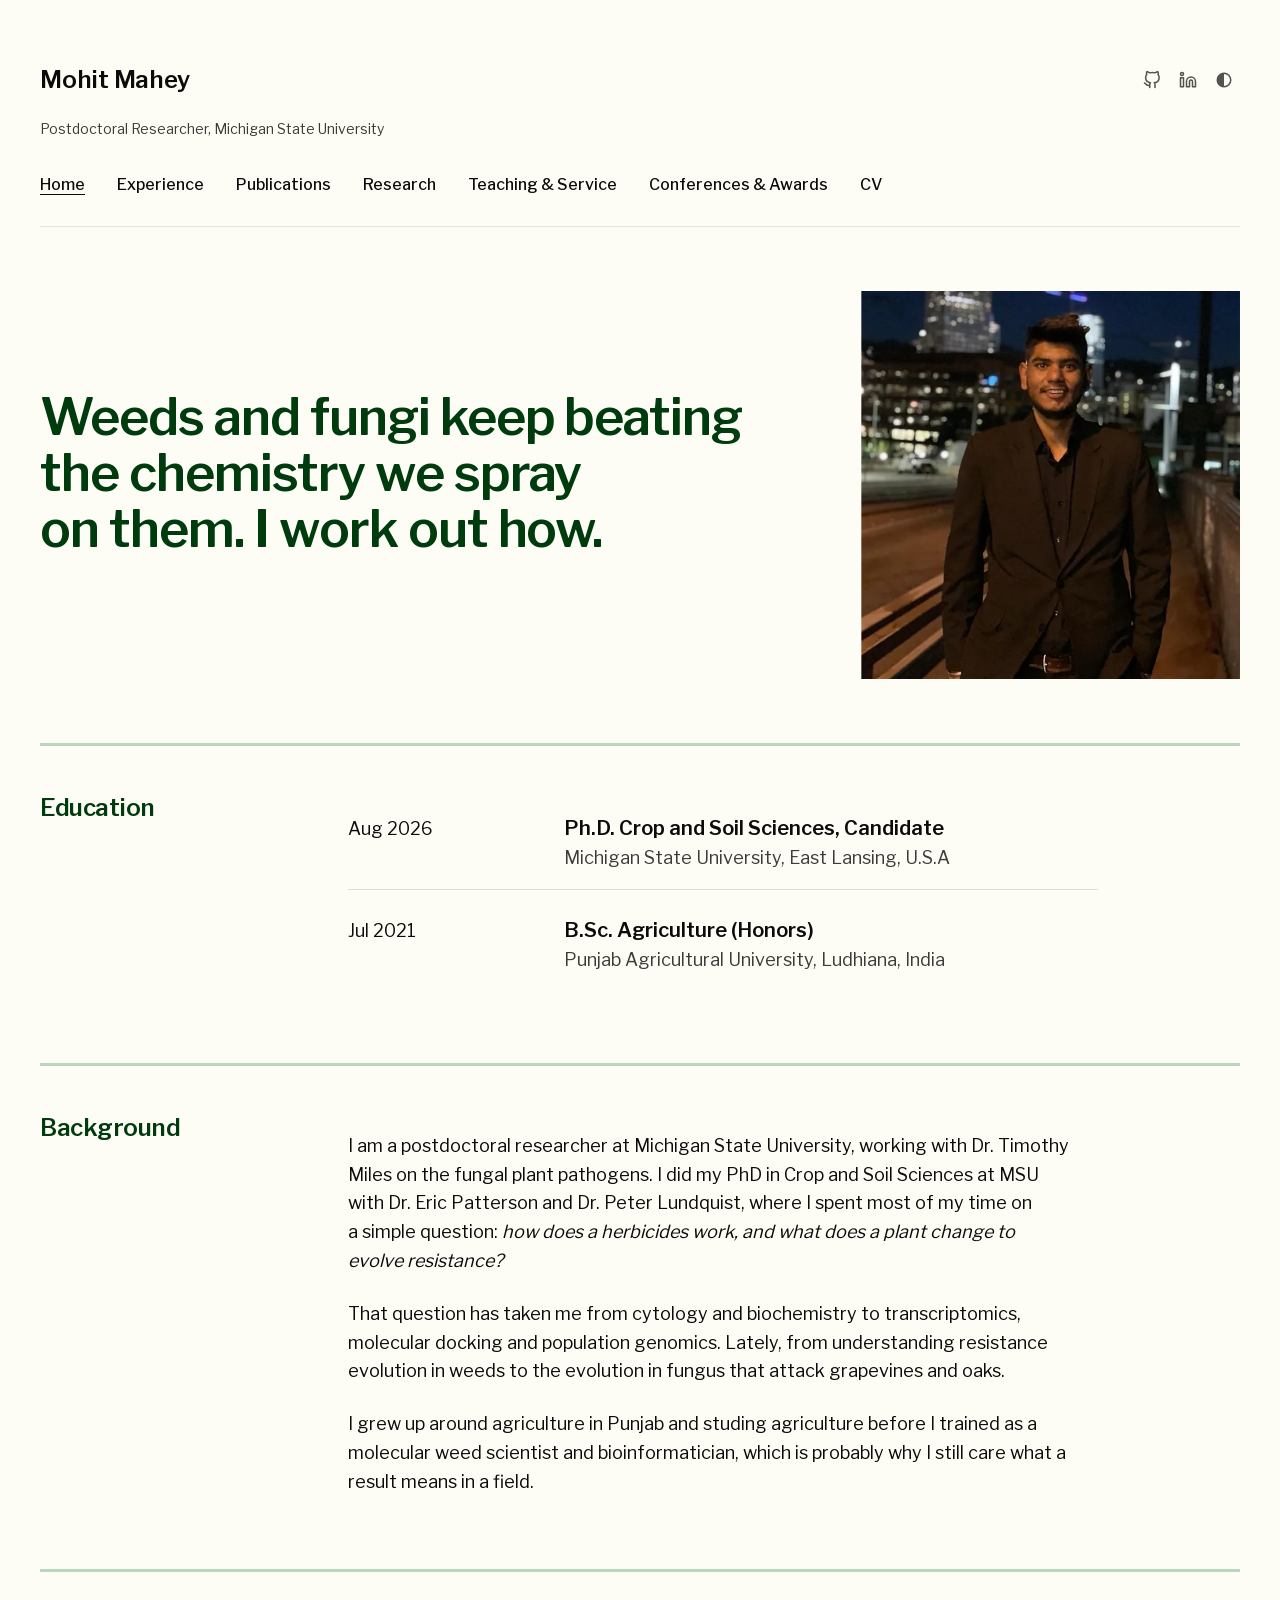
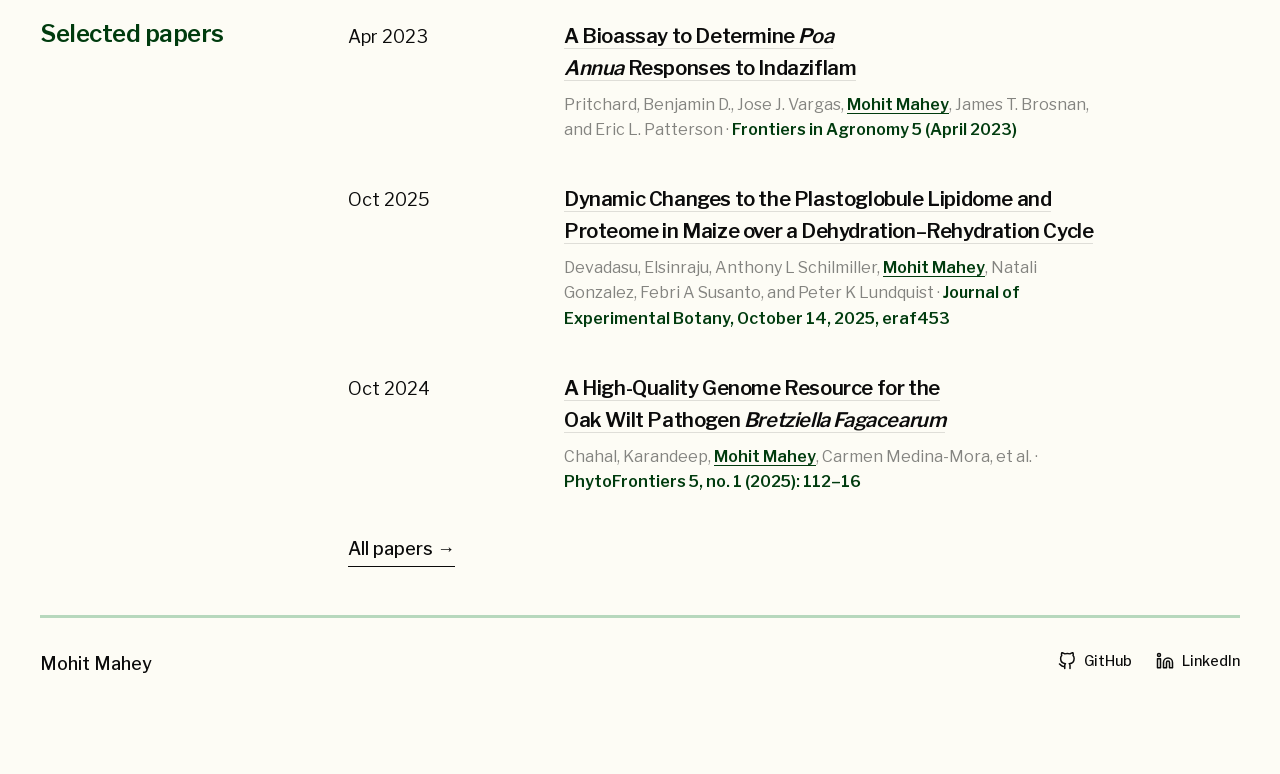
==== index.html @ 63de59f8 "Initial commit" ====
<!DOCTYPE html>
<html lang="en">
<head>
<meta charset="utf-8">
<meta name="viewport" content="width=device-width, initial-scale=1, viewport-fit=cover">
<title>Mohit Mahey</title>
<meta name="description" content="Plant genomics, herbicide and fungicide resistance, and the bioinformatics of how pests adapt to the chemistries we use against them.">
<link rel="canonical" href="https://mohitmahey.github.io/">

<meta property="og:type" content="profile">
<meta property="og:site_name" content="Mohit Mahey">
<meta property="og:title" content="Mohit Mahey — Postdoctoral Researcher, Michigan State University">
<meta property="og:description" content="Plant genomics, herbicide and fungicide resistance, and the bioinformatics of how pests adapt to the chemistries we use against them.">
<meta property="og:url" content="https://mohitmahey.github.io/">
<meta property="og:image" content="https://mohitmahey.github.io/static/headshot.jpg">
<meta property="og:image:width" content="670">
<meta property="og:image:height" content="687">
<meta property="og:image:alt" content="Mohit Mahey">
<meta name="twitter:card" content="summary">

<meta name="theme-color" content="#fdfdf7" media="(prefers-color-scheme: light)">
<meta name="theme-color" content="#181a18" media="(prefers-color-scheme: dark)">
<link rel="icon" href="/static/favicon.svg" type="image/svg+xml">

<link rel="preload" href="/static/fonts/LibreFranklin-400-600-normal-latin.woff2" as="font" type="font/woff2" crossorigin>
<link rel="stylesheet" href="/static/fonts.css">
<link rel="stylesheet" href="/static/style.css">
<script>
  // Storage throws outright when a reader blocks cookies or browses privately.
  // Losing the saved choice is survivable; losing the rest of the script is not.
  try {
    var saved = localStorage.getItem('theme');
    if (saved === 'dark' || (!saved && window.matchMedia('(prefers-color-scheme: dark)').matches)) {
      document.documentElement.setAttribute('data-theme', 'dark');
    } else if (saved === 'light') {
      document.documentElement.setAttribute('data-theme', 'light');
    }
  } catch (e) {}
</script>
<noscript><style>.theme-toggle { display: none; }</style></noscript>
</head>
<body>
<a href="#main" class="skip-link">Skip to main content</a>
<div class="container">

  <header class="site-header">
    <div class="brand-row">
      <p class="brand-name"><a href="/">Mohit Mahey</a></p>
      <div class="utility">
        <a href="https://github.com/mohitmahey" target="_blank" rel="noopener noreferrer" title="GitHub">
          <svg viewBox="0 0 24 24" width="18" height="18" stroke="currentColor" stroke-width="2" fill="none" stroke-linecap="round" stroke-linejoin="round" class="icon" aria-hidden="true"><path d="M9 19c-5 1.5-5-2.5-7-3m14 6v-3.87a3.37 3.37 0 0 0-.94-2.61c3.14-.35 6.44-1.54 6.44-7A5.44 5.44 0 0 0 20 4.77 5.07 5.07 0 0 0 19.91 1S18.73.65 16 2.48a13.38 13.38 0 0 0-7 0C6.27.65 5.09 1 5.09 1A5.07 5.07 0 0 0 5 4.77a5.44 5.44 0 0 0-1.5 3.78c0 5.42 3.3 6.61 6.44 7A3.37 3.37 0 0 0 9 18.13V22"></path></svg>
<span class="sr-only">GitHub</span>
        </a>
        <a href="https://linkedin.com/in/mohitmahey" target="_blank" rel="noopener noreferrer" title="LinkedIn">
          <svg viewBox="0 0 24 24" width="18" height="18" stroke="currentColor" stroke-width="2" fill="none" stroke-linecap="round" stroke-linejoin="round" class="icon" aria-hidden="true"><path d="M16 8a6 6 0 0 1 6 6v7h-4v-7a2 2 0 0 0-2-2 2 2 0 0 0-2 2v7h-4v-7a6 6 0 0 1 6-6z"></path><rect x="2" y="9" width="4" height="12"></rect><circle cx="4" cy="4" r="2"></circle></svg>
<span class="sr-only">LinkedIn</span>
        </a>
        <button id="theme-toggle" class="theme-toggle" aria-label="Dark mode" aria-pressed="false">
          <svg viewBox="0 0 24 24" width="18" height="18" fill="none" stroke="currentColor" stroke-width="2" stroke-linecap="round" stroke-linejoin="round" class="icon" aria-hidden="true">
            <circle cx="12" cy="12" r="9"></circle>
            <path d="M12 3a9 9 0 0 0 0 18z" fill="currentColor" stroke="none"></path>
          </svg>
        </button>
      </div>
    </div>
    <p class="brand-role">Postdoctoral Researcher, Michigan State University</p>
    <nav aria-label="Main">
      <ul>
      <li><a href="/" aria-current="page">Home</a></li>
      <li><a href="/experience.html">Experience</a></li>
      <li><a href="/publications.html">Publications</a></li>
      <li><a href="/research.html">Research</a></li>
      <li><a href="/teaching.html">Teaching &amp; Service</a></li>
      <li><a href="/conferences.html">Conferences &amp; Awards</a></li>
      <li><a href="/cv.html">CV</a></li>
      </ul>
    </nav>
  </header>

  <main id="main">
<section class="hero">
  <div class="hero-text">
    <h1>Weeds and fungi keep beating the chemistry we spray on them. I work out how.</h1>
  </div>
  <div class="hero-image">
    <picture>
      <source srcset="/static/headshot.webp" type="image/webp">
      <img src="/static/headshot.jpg" alt="Mohit Mahey" class="headshot"
           width="670" height="687" fetchpriority="high" decoding="async">
    </picture>
  </div>
</section>

<section class="section-grid">
  <div class="section-label">
    <h2>Education</h2>
  </div>
  <div class="section-content">
    <p class="edu">
      <span class="date">Aug 2026</span>
      <span class="edu-degree">Ph.D. Crop and Soil Sciences, Candidate</span>
      <span class="edu-place">Michigan State University, East Lansing, U.S.A</span>
    </p>
    <p class="edu">
      <span class="date">Jul 2021</span>
      <span class="edu-degree">B.Sc. Agriculture (Honors)</span>
      <span class="edu-place">Punjab Agricultural University, Ludhiana, India</span>
    </p>
  </div>
</section>

<section class="section-grid">
  <div class="section-label">
    <h2>Background</h2>
  </div>
  <div class="section-content">
    <p>I am a postdoctoral researcher at Michigan State University, working with Dr. Timothy Miles on the fungal plant pathogens. I did my PhD in Crop and Soil Sciences at MSU with
Dr. Eric Patterson and Dr. Peter Lundquist, where I spent most of my time on a simple
question: <em>how does a herbicides work, and what does a plant change to evolve resistance?</em></p>
<p>That question has taken me from cytology and biochemistry to transcriptomics, molecular docking and
population genomics. Lately, from understanding resistance evolution in weeds to the evolution in fungus that attack grapevines and oaks.</p>
<p>I grew up around agriculture in Punjab and studing agriculture before I trained as a molecular weed scientist and bioinformatician, which is probably why I still care what a result means in a field.</p>

  </div>
</section>

<section class="section-grid">
  <div class="section-label">
    <h2>Selected papers</h2>
  </div>
  <div class="section-content">
    <ul class="paper-list">
      <li>
        <span class="date">Apr 2023</span>
        <h3><a href="https://doi.org/10.3389/fagro.2023.1182528">A Bioassay to Determine <em>Poa Annua</em> Responses to Indaziflam</a></h3>
        <p class="citation">Pritchard, Benjamin D., Jose J. Vargas, <strong>Mohit Mahey</strong>, James T. Brosnan, and Eric L. Patterson &middot; <span class="cite-venue">Frontiers in Agronomy 5 (April 2023)</span></p>
      </li>
      <li>
        <span class="date">Oct 2025</span>
        <h3><a href="https://doi.org/10.1093/jxb/eraf453">Dynamic Changes to the Plastoglobule Lipidome and Proteome in Maize over a Dehydration–Rehydration Cycle</a></h3>
        <p class="citation">Devadasu, Elsinraju, Anthony L Schilmiller, <strong>Mohit Mahey</strong>, Natali Gonzalez, Febri A Susanto, and Peter K Lundquist &middot; <span class="cite-venue">Journal of Experimental Botany, October 14, 2025, eraf453</span></p>
      </li>
      <li>
        <span class="date">Oct 2024</span>
        <h3><a href="https://doi.org/10.1094/PHYTOFR-07-24-0080-A">A High-Quality Genome Resource for the Oak Wilt Pathogen <em>Bretziella Fagacearum</em></a></h3>
        <p class="citation">Chahal, Karandeep, <strong>Mohit Mahey</strong>, Carmen Medina-Mora, et al. &middot; <span class="cite-venue">PhytoFrontiers 5, no. 1 (2025): 112–16</span></p>
      </li>
    </ul>
    <a href="/publications.html" class="tail-link">All papers &rarr;</a>
  </div>
</section>
  </main>

  <footer class="site-footer">
    <div class="contact">
      <p class="footer-cta">Mohit Mahey</p>
    </div>
    <div class="footer-links">
      <a href="https://github.com/mohitmahey" target="_blank" rel="noopener noreferrer">
        <svg viewBox="0 0 24 24" width="18" height="18" stroke="currentColor" stroke-width="2" fill="none" stroke-linecap="round" stroke-linejoin="round" class="icon" aria-hidden="true"><path d="M9 19c-5 1.5-5-2.5-7-3m14 6v-3.87a3.37 3.37 0 0 0-.94-2.61c3.14-.35 6.44-1.54 6.44-7A5.44 5.44 0 0 0 20 4.77 5.07 5.07 0 0 0 19.91 1S18.73.65 16 2.48a13.38 13.38 0 0 0-7 0C6.27.65 5.09 1 5.09 1A5.07 5.07 0 0 0 5 4.77a5.44 5.44 0 0 0-1.5 3.78c0 5.42 3.3 6.61 6.44 7A3.37 3.37 0 0 0 9 18.13V22"></path></svg>
GitHub
      </a>
      <a href="https://linkedin.com/in/mohitmahey" target="_blank" rel="noopener noreferrer">
        <svg viewBox="0 0 24 24" width="18" height="18" stroke="currentColor" stroke-width="2" fill="none" stroke-linecap="round" stroke-linejoin="round" class="icon" aria-hidden="true"><path d="M16 8a6 6 0 0 1 6 6v7h-4v-7a2 2 0 0 0-2-2 2 2 0 0 0-2 2v7h-4v-7a6 6 0 0 1 6-6z"></path><rect x="2" y="9" width="4" height="12"></rect><circle cx="4" cy="4" r="2"></circle></svg>
LinkedIn
      </a>
    </div>
  </footer>
</div>

<script>
const toggleBtn = document.getElementById('theme-toggle');
const root = document.documentElement;

// aria-pressed carries the state, so a screen reader says whether dark is on.
function isDark() {
  return root.getAttribute('data-theme') === 'dark'
    || (!root.hasAttribute('data-theme') && window.matchMedia('(prefers-color-scheme: dark)').matches);
}
toggleBtn.setAttribute('aria-pressed', String(isDark()));

toggleBtn.addEventListener('click', () => {
  const next = isDark() ? 'light' : 'dark';
  root.setAttribute('data-theme', next);
  // The toggle still works with storage blocked; the choice just won't survive
  // the next page load.
  try { localStorage.setItem('theme', next); } catch (e) {}
  toggleBtn.setAttribute('aria-pressed', String(next === 'dark'));
});
</script>
</body>
</html>
---- static/fonts.css ----
/* Generated by tools/fetch-fonts.py. Do not hand-edit. */

@font-face {
  font-family: 'Libre Franklin';
  font-style: normal;
  font-weight: 400 600;
  font-display: swap;
  src: url(fonts/LibreFranklin-400-600-normal-latin-ext.woff2) format('woff2');
  unicode-range: U+0100-02BA, U+02BD-02C5, U+02C7-02CC, U+02CE-02D7, U+02DD-02FF, U+0304, U+0308, U+0329, U+1D00-1DBF, U+1E00-1E9F, U+1EF2-1EFF, U+2020, U+20A0-20AB, U+20AD-20C0, U+2113, U+2C60-2C7F, U+A720-A7FF;
}

@font-face {
  font-family: 'Libre Franklin';
  font-style: normal;
  font-weight: 400 600;
  font-display: swap;
  src: url(fonts/LibreFranklin-400-600-normal-latin.woff2) format('woff2');
  unicode-range: U+0000-00FF, U+0131, U+0152-0153, U+02BB-02BC, U+02C6, U+02DA, U+02DC, U+0304, U+0308, U+0329, U+2000-206F, U+20AC, U+2122, U+2191, U+2193, U+2212, U+2215, U+FEFF, U+FFFD;
}

@font-face {
  font-family: 'Newsreader';
  font-style: italic;
  font-weight: 400;
  font-display: swap;
  src: url(fonts/Newsreader-400-italic-latin-ext.woff2) format('woff2');
  unicode-range: U+0100-02BA, U+02BD-02C5, U+02C7-02CC, U+02CE-02D7, U+02DD-02FF, U+0304, U+0308, U+0329, U+1D00-1DBF, U+1E00-1E9F, U+1EF2-1EFF, U+2020, U+20A0-20AB, U+20AD-20C0, U+2113, U+2C60-2C7F, U+A720-A7FF;
}

@font-face {
  font-family: 'Newsreader';
  font-style: italic;
  font-weight: 400;
  font-display: swap;
  src: url(fonts/Newsreader-400-italic-latin.woff2) format('woff2');
  unicode-range: U+0000-00FF, U+0131, U+0152-0153, U+02BB-02BC, U+02C6, U+02DA, U+02DC, U+0304, U+0308, U+0329, U+2000-206F, U+20AC, U+2122, U+2191, U+2193, U+2212, U+2215, U+FEFF, U+FFFD;
}

@font-face {
  font-family: 'Newsreader';
  font-style: normal;
  font-weight: 400 600;
  font-display: swap;
  src: url(fonts/Newsreader-400-600-normal-latin-ext.woff2) format('woff2');
  unicode-range: U+0100-02BA, U+02BD-02C5, U+02C7-02CC, U+02CE-02D7, U+02DD-02FF, U+0304, U+0308, U+0329, U+1D00-1DBF, U+1E00-1E9F, U+1EF2-1EFF, U+2020, U+20A0-20AB, U+20AD-20C0, U+2113, U+2C60-2C7F, U+A720-A7FF;
}

@font-face {
  font-family: 'Newsreader';
  font-style: normal;
  font-weight: 400 600;
  font-display: swap;
  src: url(fonts/Newsreader-400-600-normal-latin.woff2) format('woff2');
  unicode-range: U+0000-00FF, U+0131, U+0152-0153, U+02BB-02BC, U+02C6, U+02DA, U+02DC, U+0304, U+0308, U+0329, U+2000-206F, U+20AC, U+2122, U+2191, U+2193, U+2212, U+2215, U+FEFF, U+FFFD;
}
---- static/style.css ----
:root {
    --bg-color: oklch(0.99 0.01 100);
    --header-color: oklch(0.3 0.1 150);
    --text-color: oklch(0.15 0 0);
    --rule-color: oklch(0.85 0.05 150);
    /* Dark enough to carry text: this is the link-hover colour, and the old
       0.65 gave 3.37:1, so hovering a link made it *less* readable than at
       rest. 0.56 is 4.86:1, which clears AA for body text. */
    --accent-orange: oklch(0.56 0.18 45);
    --ease: cubic-bezier(0.16, 1, 0.3, 1);
    /* One typeface across the whole site. --font-serif keeps its name so the
       rules below need no edit: set it back to 'Newsreader', serif (and restore
       the preload in base.html) to bring the two-font pairing back. */
    --font-sans: 'Libre Franklin', sans-serif;
    --font-serif: 'Libre Franklin', sans-serif;
    /* Both derived from the text colour, so they stay visible in both themes. */
    --hairline: color-mix(in srgb, var(--text-color) 12%, transparent);
    --text-muted: color-mix(in srgb, var(--text-color) 72%, var(--bg-color));
}

/* No font-size here on purpose. Pinning it to 16px overrides the reader's own
   browser default, which is the one accessibility setting people actually
   change. Every size below is rem, so they all scale with it. */
html {
    scroll-behavior: smooth;
}

@media (prefers-color-scheme: dark) {
    :root:not([data-theme="light"]) {
        --bg-color: oklch(0.16 0.01 150);
        --header-color: oklch(0.8 0.1 140);
        --text-color: oklch(0.95 0 0);
        --rule-color: oklch(0.3 0.05 150);
        --accent-orange: oklch(0.75 0.18 45);
    }
}

:root[data-theme="dark"] {
    --bg-color: oklch(0.16 0.01 150);
    --header-color: oklch(0.8 0.1 140);
    --text-color: oklch(0.95 0 0);
    --rule-color: oklch(0.3 0.05 150);
    --accent-orange: oklch(0.75 0.18 45);
}

@media (prefers-reduced-motion: reduce) {
    :root {
        --ease: linear;
    }
    /* Transitions and keyframes both. The hero entrance is inside a
       no-preference query, so it never starts; this catches the rest. */
    * {
        transition-duration: 0.01ms !important;
        animation-duration: 0.01ms !important;
        animation-iteration-count: 1 !important;
    }
    html {
        scroll-behavior: auto;
    }
}

body {
    background-color: var(--bg-color);
    color: var(--text-color);
    font-family: var(--font-sans);
    margin: 0;
    padding: 0;
    line-height: 1.6;
    -webkit-font-smoothing: antialiased;
}

/* The first thing a keyboard reader ever reaches, so it takes the pairing with
   the most contrast in both themes. White on orange was 2.46:1 in dark mode. */
.skip-link {
    position: absolute;
    top: 0;
    left: 0;
    background: var(--header-color);
    color: var(--bg-color);
    padding: 8px 16px;
    z-index: 200;
    /* Translate rather than a negative top: a fixed offset let the
       bar show through at the top of the page. */
    transform: translateY(-200%);
    transition: transform 0.15s var(--ease);
}
.skip-link:focus {
    transform: translateY(0);
}

h1, h2, h3, h4, h5, h6 {
    font-family: var(--font-serif);
    color: var(--header-color);
    margin-top: 0;
    font-weight: 500;
    letter-spacing: -0.02em;
    text-wrap: balance;
}

h1 {
    font-size: clamp(2.5rem, 5vw, 4rem);
    line-height: 1.1;
    font-weight: 600;
    letter-spacing: -0.03em;
}

h2 {
    font-size: 1.5rem;
    line-height: 1.2;
    margin-bottom: 1.5rem;
    font-weight: 600;
}

a {
    color: inherit;
    text-decoration: none;
    transition: opacity 0.15s var(--ease), color 0.15s var(--ease);
}

a:hover, a:focus-visible {
    opacity: 1;
    color: var(--accent-orange);
}

a:focus-visible, button:focus-visible {
    outline: 2px solid var(--accent-orange);
    outline-offset: 4px;
    border-radius: 4px;
}

.container {
    max-width: 1200px;
    margin: 0 auto;
    padding: max(4rem, env(safe-area-inset-top)) max(2rem, env(safe-area-inset-right)) max(4rem, env(safe-area-inset-bottom)) max(2rem, env(safe-area-inset-left));
}

/* Top Nav */
.site-header {
    display: flex;
    flex-direction: column;
    align-items: flex-start;
    padding-bottom: 1rem;
    gap: 1.25rem;
    position: sticky;
    top: -1px;
    z-index: 100;
    /* Opaque, not blurred. At 96% the frosting was barely visible, but a
       full-width backdrop-filter re-blurs the whole bar on every scroll frame,
       which is the most expensive thing on the page for a mid-range phone. */
    background-color: var(--bg-color);
    padding-top: 1.5rem;
    margin-top: -1.5rem;
    border-bottom: 1px solid color-mix(in srgb, var(--text-color) 10%, transparent);
}

@media (max-width: 768px) {
    .site-header {
        gap: 1.5rem;
    }
}

/* Name and the utility icons share one baseline row; the role line sits under it. */
.brand-row {
    display: flex;
    align-items: center;
    justify-content: space-between;
    gap: 1.5rem;
    width: 100%;
}

.brand-name {
    margin: 0;
    font-size: 1.5rem;
    font-weight: 600;
    letter-spacing: -0.01em;
    line-height: 1.2;
}
.brand-name a:hover, .brand-name a:focus-visible { color: var(--header-color); }

.brand-role {
    margin: 0.125rem 0 0;
    font-size: 0.875rem;
    opacity: 0.8;
}

.utility {
    display: flex;
    align-items: center;
    gap: 0.25rem;
    flex-shrink: 0;
}
.utility a, .theme-toggle {
    display: inline-flex;
    align-items: center;
    justify-content: center;
    width: 2rem;
    height: 2rem;
    opacity: 0.7;
    transition: opacity 0.15s var(--ease), color 0.15s var(--ease);
}
.utility a:hover, .utility a:focus-visible,
.theme-toggle:hover, .theme-toggle:focus-visible { opacity: 1; color: var(--header-color); }

.sr-only {
    position: absolute;
    width: 1px; height: 1px;
    padding: 0; margin: -1px;
    overflow: hidden;
    clip-path: inset(50%);
    white-space: nowrap;
}

nav {
    width: 100%;
    overflow-x: auto;
    -webkit-overflow-scrolling: touch;
    scrollbar-width: none; /* Firefox */
}
nav::-webkit-scrollbar {
    display: none; /* Chrome/Safari */
}

nav ul {
    list-style: none;
    padding: 0;
    margin: 0;
    display: flex;
    gap: 1rem;
    font-size: 1rem;
    font-weight: 500;
    white-space: nowrap;
}

nav a {
    display: inline-block;
    padding: 12px 8px;
}

nav li:first-child a {
    padding-left: 0;
}

.theme-toggle {
    background: none;
    border: none;
    color: var(--text-color);
    cursor: pointer;
    padding: 0;
}

nav a[aria-current="page"] {
    text-decoration: underline;
    text-underline-offset: 4px;
}

/* Hero Section */
.hero {
    display: grid;
    grid-template-columns: repeat(12, 1fr);
    gap: 2rem;
    padding: 4rem 0;
    align-items: center;
}

.hero-text {
    grid-column: 1 / 9;
}

/* Four columns rather than three: the photo is near-square, not the 3:4 the
   old crop forced, so it needs the extra width to hold the headline's weight. */
.hero-image {
    grid-column: 9 / 13;
}

@media (max-width: 768px) {
    .hero {
        grid-template-columns: 1fr;
        padding: 3rem 0;
    }
    .hero-text, .hero-image {
        grid-column: 1 / -1;
    }
}

.hero-text h1 {
    font-size: clamp(2.5rem, 4vw, 4rem);
    line-height: 1.1;
    margin-bottom: 1.5rem;
    text-wrap: balance;
    letter-spacing: -0.02em;
}

.standfirst {
    font-family: var(--font-serif);
    font-style: italic;
    font-size: 1.25rem;
    line-height: 1.5;
    opacity: 0.9;
    max-width: 46ch;
}

.hero-text p.standfirst {
    font-size: clamp(1.25rem, 2vw, 1.5rem);
    max-width: 38ch;
}

/* No aspect-ratio and no object-fit on purpose: the photo shows at its own
   670x687 proportions, uncropped. height:auto lets the intrinsic ratio from
   the width/height attributes govern, which also reserves the box. */
.headshot {
    display: block;
    width: 100%;
    height: auto;
}

/* The one authored entrance: the headline and the portrait reveal
   left to right. It runs once, on the home page only. */
@media (prefers-reduced-motion: no-preference) {
    .hero-text h1 {
        mask-image: linear-gradient(to right, #000 0 18%, transparent 55%);
        mask-size: 480% 100%;
        animation: develop 800ms var(--ease) both;
    }
    .headshot {
        clip-path: inset(0 0 0 0);
        animation: uncover 800ms var(--ease) 120ms both;
    }
    .hero-text p.standfirst {
        animation: settle 500ms var(--ease) 420ms both;
    }
}

@keyframes develop {
    from { mask-position: 100% 0; }
    to   { mask-position: 0 0; }
}

@keyframes uncover {
    from { clip-path: inset(0 100% 0 0); }
    to   { clip-path: inset(0 0 0 0); }
}

@keyframes settle {
    from { opacity: 0; }
    to   { opacity: 0.9; }
}

/* Grid Layout */
.section-grid {
    display: grid;
    grid-template-columns: repeat(12, 1fr);
    gap: 2rem;
    border-top: 3px solid var(--rule-color);
    padding: 3rem 0;
}

.section-label {
    grid-column: 1 / 4;
    position: sticky;
    /* Clears the sticky header, which is about 7.4rem tall. A grid item
       stretches to the row height by default, which leaves sticky nothing
       to travel through: align-self shrinks the box back to its content. */
    top: 8.5rem;
    align-self: start;
}

.section-content {
    grid-column: 4 / 13;
}

#main {
    scroll-margin-top: 8.5rem;
}

@media (max-width: 768px) {
    .section-grid {
        grid-template-columns: 1fr;
        gap: 2rem;
        padding: 3rem 0;
        border-bottom: 1px solid var(--hairline);
    }
    .section-grid:last-of-type {
        border-bottom: none;
    }
    .section-label, .section-content {
        grid-column: 1 / -1;
    }
    .section-label {
        position: relative;
        top: 0;
    }
}

/* First section on an inner page: no rule above it. */
.section-grid--opening {
    border-top: none;
    padding-top: 2rem;
}

.page-title {
    font-size: clamp(2.5rem, 4vw, 4rem);
    font-family: var(--font-serif);
    margin-bottom: 0;
}

.section-label h2 {
    font-size: 1.5rem;
    letter-spacing: -0.02em;
}

.section-meta {
    font-size: 0.9rem;
    color: var(--text-muted);
    margin-top: 0.25rem;
}

.section-content {
    max-width: 75ch;
    /* CV text carries DOIs, accession numbers and long binomials. Without
       this one of them eventually overflows the column instead of breaking. */
    overflow-wrap: break-word;
}

.section-content p, .section-content li {
    font-size: 1.125rem;
    margin-bottom: 1.5rem;
    text-wrap: pretty;
}

/* Lists */
ul.work-list, ul.paper-list {
    list-style: none;
    padding: 0;
    margin: 0;
}

ul.work-list li {
    font-size: 1.125rem;
    padding: 1rem 0;
    border-bottom: 1px solid var(--hairline);
}
ul.work-list li:last-child {
    border-bottom: none;
}

ul.paper-list li {
    margin-bottom: 2.5rem;
}
ul.paper-list li:last-child {
    margin-bottom: 1.5rem;
}

ul.paper-list li h3, .pub h3, .talk-title {
    font-size: 1.25rem;
    color: var(--text-color);
    margin-bottom: 0.5rem;
    font-family: var(--font-sans);
    font-weight: 600;
}
ul.paper-list li h3 a { border-bottom: 1px solid var(--hairline); }

/* Muted with colour, not opacity: opacity on the parent would cap how
   strongly the author name inside can be picked out. */
ul.paper-list li p.citation, .pub .authors, .pub .venue, .talk .authors, .talk .venue {
    font-size: 1rem;
    color: var(--text-muted);
    margin: 0;
    font-family: var(--font-serif);
}

/* Home page, Selected papers: three tiers in one line. The co-authors recede
   to 60% (5.16:1, still AA), the journal holds full strength, and Mohit's name
   takes the accent colour below. */
/* One treatment on all three pages that list Mohit's work -- the home page
   selected papers, the publications, and the conference talks: the co-authors
   recede, Mohit's name takes the accent, and the venue takes the same accent.

   50% measures 3.67:1, below the 4.5:1 AA floor the rest of the site holds.
   Mohit asked for it twice; raise this back to 57% to be compliant again. */
ul.paper-list li p.citation,
.talk .authors,
.pub .authors {
    color: color-mix(in srgb, var(--text-color) 50%, var(--bg-color));
}
ul.paper-list li .cite-venue,
.talk .venue,
.pub .venue {
    color: var(--header-color);
    font-weight: 600;
}
/* The DOI chip sits inside .venue, so it would inherit that 600. It is a label,
   not emphasis, and it keeps its own weight. */
.pub .venue .doi {
    font-weight: normal;
}

/* Mohit's own name in an author list. */
.citation strong, .authors strong {
    color: var(--header-color);
    font-weight: 600;
    font-style: normal;
}
/* The underline marks the name apart from the venue, which shares its colour.
   Not on the publications page: each entry there is one big link whose title is
   already underlined, so a second underline inside it would read as a separate
   link that does not work. */
ul.paper-list li .citation strong,
.talk .authors strong {
    text-decoration: underline;
    text-decoration-thickness: 1px;
    text-underline-offset: 3px;
}

.tail-link {
    display: inline-block;
    margin-top: 1rem;
    font-weight: 500;
    font-size: 1.125rem;
    border-bottom: 1px solid var(--text-color);
    padding-bottom: 2px;
}

/* ── Experience timeline ────────────────────────────────────
   The date rail gains an axis on its left edge. Two stacked lines:
   a faint full-length track, and a drawn overlay whose height is
   tied to how far down the page you have scrolled. The overlay is
   native scroll-driven CSS, so there is no script and no listener;
   where the browser lacks it, the axis is simply drawn in full. */
.timeline {
    position: relative;
    padding-left: 1.75rem;
}
.timeline::before, .timeline::after {
    content: '';
    position: absolute;
    left: 5px;
    top: 0.75rem;
    bottom: 0.75rem;
    width: 2px;
    border-radius: 1px;
}
.timeline::before { background: var(--hairline); }
.timeline::after {
    background: var(--header-color);
    opacity: 0.5;
    transform-origin: top;
}

@supports (animation-timeline: scroll()) {
    @media (prefers-reduced-motion: no-preference) {
        .timeline::after {
            animation-name: draw-axis;
            animation-duration: auto;
            animation-timing-function: linear;
            animation-fill-mode: both;
            animation-timeline: scroll(root block);
        }
    }
}

@keyframes draw-axis {
    from { transform: scaleY(0); }
    to   { transform: scaleY(1); }
}

/* Nodes sit on the axis. Two weights only: an era starts a group,
   a role is one entry inside it. */
.timeline .place > h3,
.timeline .role { position: relative; }

.timeline .place > h3::before,
.timeline .role::before {
    content: '';
    position: absolute;
    left: -1.75rem;
    width: 12px;
    height: 12px;
    border-radius: 50%;
    box-shadow: 0 0 0 4px var(--bg-color);
    box-sizing: border-box;
}
.timeline .place > h3::before {
    top: 0.6em;
    background: var(--header-color);
}
.timeline .role::before {
    top: 0.55rem;
    background: var(--bg-color);
    border: 2px solid var(--rule-color);
    transition: transform 0.15s var(--ease), border-color 0.15s var(--ease);
}
.timeline .role:hover::before,
.timeline .role:focus-within::before {
    border-color: var(--header-color);
    transform: scale(1.25);
}
/* The appointment still running fills its own node, so the hanging
   dot the other pages use is redundant here. */
.timeline .role:has(> .date--current)::before {
    background: var(--accent-orange);
    border-color: var(--accent-orange);
}
.timeline .date--current::before { display: none; }

/* Common UI Elements */
.place {
    margin-bottom: 2.5rem;
}
.place h3 {
    font-size: 1.5rem;
    margin-top: 0;
    margin-bottom: 1.5rem;
    color: var(--header-color);
    letter-spacing: -0.01em;
}

.role {
    margin-bottom: 1.75rem;
}
.role:last-child {
    margin-bottom: 0;
}
/* Entry bullets are a tight group, not body paragraphs. */
.role ul {
    margin: 0.4rem 0 0;
    padding-left: 1.1rem;
}
.role li {
    font-size: 1rem;
    margin-bottom: 0.3rem;
}
.role li:last-child { margin-bottom: 0; }

/* Scoped to .section-content: the generic paragraph rule there is more
   specific than a bare class and would otherwise reinstate 1.5rem. */
.section-content .role-head {
    font-weight: 600;
    font-size: 1.25rem;
    font-family: var(--font-sans);
    margin-bottom: 0.25rem;
    line-height: 1.35;
}
.section-content .pi,
.section-content .subtitle {
    font-style: italic;
    color: var(--text-muted);
    font-size: 1rem;
    margin-bottom: 0.5rem;
}

/* ── Date rail ──────────────────────────────────────────────
   Every dated entry puts its date in a fixed left column and the
   entry body in the right one. The rail replaces the old timeline
   spine: the dates are the chronology. Entries without a date
   (:has fails) keep normal flow, so the parser can drop a date
   without breaking the layout. */
:is(.role, .talk, .pub, .edu, .listing li, .paper-list li):has(> .date) {
    display: grid;
    /* 12rem holds the longest date the CV produces ("Jan 2026 – May 2026") on
       one line at body size. */
    grid-template-columns: 12rem minmax(0, 1fr);
    column-gap: 1.5rem;
    align-items: baseline;
}
:is(.role, .talk, .pub, .edu, .listing li, .paper-list li) > .date {
    grid-column: 1;
    grid-row: 1;
}
:is(.role, .talk, .pub, .edu, .listing li, .paper-list li) > *:not(.date) {
    grid-column: 2;
}

.date {
    /* The site's own sans, not monospace. Tabular figures keep the digits in a
       column down the rail, which is the only thing monospace was doing here. */
    font-family: var(--font-sans);
    font-variant-numeric: tabular-nums;
    /* Same size and weight as body text. A date is a fact here, not a caption. */
    font-size: 1.125rem;
    font-weight: normal;
    line-height: 1.5;
    /* The rail column is a fixed 10rem. Dates come from the CV, so one of them
       will eventually be longer than that: wrap it instead of letting it run
       out over the entry text. */
    overflow-wrap: anywhere;
    transition: color 0.15s var(--ease);
}

/* Hovering or tabbing into an entry tints its date. */
:is(.role, .talk, .pub, .edu, .listing li, .paper-list li):hover > .date,
:is(.role, .talk, .pub, .edu, .listing li, .paper-list li):focus-within > .date {
    color: var(--header-color);
}

/* The appointment that is still running. */
.date--current {
    position: relative;
    opacity: 1;
    color: var(--header-color);
    font-weight: 600;
}
/* The dot hangs outside the rail so the date text stays aligned
   with every other date in the column. */
.date--current::before {
    content: '';
    position: absolute;
    left: -0.85rem;
    top: 0.55em;
    width: 6px;
    height: 6px;
    border-radius: 50%;
    background: var(--accent-orange);
}

.edu { margin-bottom:1rem; padding-bottom: 1rem; border-bottom: 1px solid var(--hairline); }
.edu:last-child { border-bottom: none; }
.edu-degree { font-weight: 600; font-size: 1.25rem; font-family: var(--font-sans); }
.edu-place { opacity: 0.8; display:block; }

dl.skills dt { font-weight:600; margin-top:1.5rem; color:var(--header-color); text-transform:uppercase; font-size:0.85em; letter-spacing:0.05em;}
dl.skills dd { margin:0 0 1rem 0; font-size: 1.125rem;}

.pub, .talk { margin-bottom: 2rem; padding-bottom: 1.5rem; border-bottom: 1px solid var(--hairline); }
.pub:last-child, .talk:last-child { border-bottom: none; }

/* A publication is one link end to end. The global link-hover colour is
   cancelled so only the title and the DOI chip react. */
a.pub { color: inherit; }
a.pub:hover, a.pub:focus-visible { color: inherit; }
/* The title is underlined at rest, so the card reads as clickable without
   needing a hover the touch reader never gets. */
a.pub h3 {
    text-decoration: underline;
    text-decoration-color: var(--hairline);
    text-decoration-thickness: 1px;
    text-underline-offset: 4px;
    transition: color 0.15s var(--ease), text-decoration-color 0.15s var(--ease);
}
a.pub:hover h3, a.pub:focus-visible h3 {
    color: var(--header-color);
    text-decoration-color: currentColor;
}
a.pub:hover .doi, a.pub:focus-visible .doi {
    color: var(--bg-color);
    background: var(--header-color);
    border-color: var(--header-color);
}
a.pub:focus-visible { outline-offset: 8px; }

.doi {
    display: inline-flex;
    align-items: center;
    gap: 0.25em;
    font-size: 0.75em;
    text-transform: uppercase;
    letter-spacing: 0.04em;
    border: 1px solid currentColor;
    padding: 1px 5px;
    border-radius: 3px;
    margin-left: 0.5rem;
    font-family: var(--font-sans);
    white-space: nowrap;
    transition: color 0.15s var(--ease), background 0.15s var(--ease), border-color 0.15s var(--ease);
}
.year-group { margin-bottom: 3rem; }
.year { font-size: 2rem; border-bottom: 2px solid var(--rule-color); padding-bottom: 0.5rem; margin-bottom: 1.5rem; }

.download-btn {
    appearance: none;
    background: var(--header-color);
    color: var(--bg-color);
    border: none;
    padding: 0.75rem 1.5rem;
    font-size: 1.125rem;
    font-weight: 600;
    border-radius: 6px;
    cursor: pointer;
    font-family: var(--font-sans);
    transition: transform 0.2s var(--ease), box-shadow 0.2s var(--ease), background 0.2s var(--ease);
    display: inline-flex;
    align-items: center;
}
/* The label has to stay readable: the global link-hover colour would
   otherwise paint the text the same orange as the hover background. */
.download-btn:hover, .download-btn:focus-visible {
    color: var(--bg-color);
    background: color-mix(in srgb, var(--header-color) 85%, var(--accent-orange));
    transform: translateY(-2px);
    box-shadow: 0 4px 12px color-mix(in srgb, var(--text-color) 18%, transparent);
}
.download-btn:active {
    transform: translateY(0);
    transition-duration: 80ms;
}

.listing { list-style: none; padding: 0; margin: 0; }
.listing li {
    padding: 1.25rem 0;
    border-bottom: 1px solid var(--hairline);
    font-size: 1.125rem;
    font-family: var(--font-sans);
    font-weight: 500;
    margin-bottom: 0;
}
.listing li:last-child { border-bottom: none; }

/* Footer */
.site-footer {
    border-top: 3px solid var(--rule-color);
    padding: 2rem 0;
    display: flex;
    justify-content: space-between;
    align-items: flex-start;
    gap: 2rem;
    font-size: 0.875rem;
    font-weight: 500;
}

@media (max-width: 768px) {
    .site-footer {
        flex-direction: column;
        gap: 1.5rem;
    }
}

.contact p { margin: 0; }
.footer-cta {
    font-size: 1.125rem;
    font-family: var(--font-serif);
}
.footer-cta .email {
    border-bottom: 1px solid var(--hairline);
    padding-bottom: 1px;
}
.footer-meta { opacity: 0.7; margin-top: 0.25rem !important; }

.footer-links {
    display: flex;
    gap: 1.5rem;
}
.footer-links a {
    display: inline-flex;
    align-items: center;
    gap: 0.5rem;
}

.print-only { display: none; }

/* Print overrides */
@media print {
    body { font-size: 11pt; }
    .site-header, .site-footer, .hero-image, nav, .skip-link, .print-hint { display: none !important; }
    .section-grid { display: block; border: none; padding: 0; margin-bottom: 2rem; }
    .section-label { position: static; margin-bottom: 1rem; }
    .print-only { display: block; }
    .cv-letterhead { margin-bottom: 3rem; border-bottom: 2px solid black; padding-bottom: 1rem; }
    .cv-letterhead h2 { font-size: 2rem; }
    .container { padding: 0; }
    .role, .edu, .pub, .talk, .listing li { break-inside: avoid; }
    .timeline { padding-left: 0; }
    .timeline::before, .timeline::after,
    .timeline .place > h3::before, .timeline .role::before { display: none; }
}

/* ──────────── Touch and mobile ───────────── */
@media (pointer: coarse) {
    nav a, .utility a, .theme-toggle, .site-footer a {
        min-height: 44px;
        min-width: 44px;
        display: inline-flex;
        align-items: center;
        justify-content: center;
    }
    .footer-links a { min-width: 0; }
}

@media (max-width: 768px) {
    /* The nav scrolls sideways here. The fade says so. */
    nav {
        margin-bottom: 0;
        mask-image: linear-gradient(to right, #000 88%, transparent);
    }
    /* The rail costs too much width on a phone: the date goes above
       the entry instead. Explicit grid-row on .date keeps it first. */
    :is(.role, .talk, .pub, .edu, .listing li, .paper-list li):has(> .date) {
        grid-template-columns: minmax(0, 1fr);
        row-gap: 0.25rem;
    }
    :is(.role, .talk, .pub, .edu, .listing li, .paper-list li) > *:not(.date) {
        grid-column: 1;
    }
}
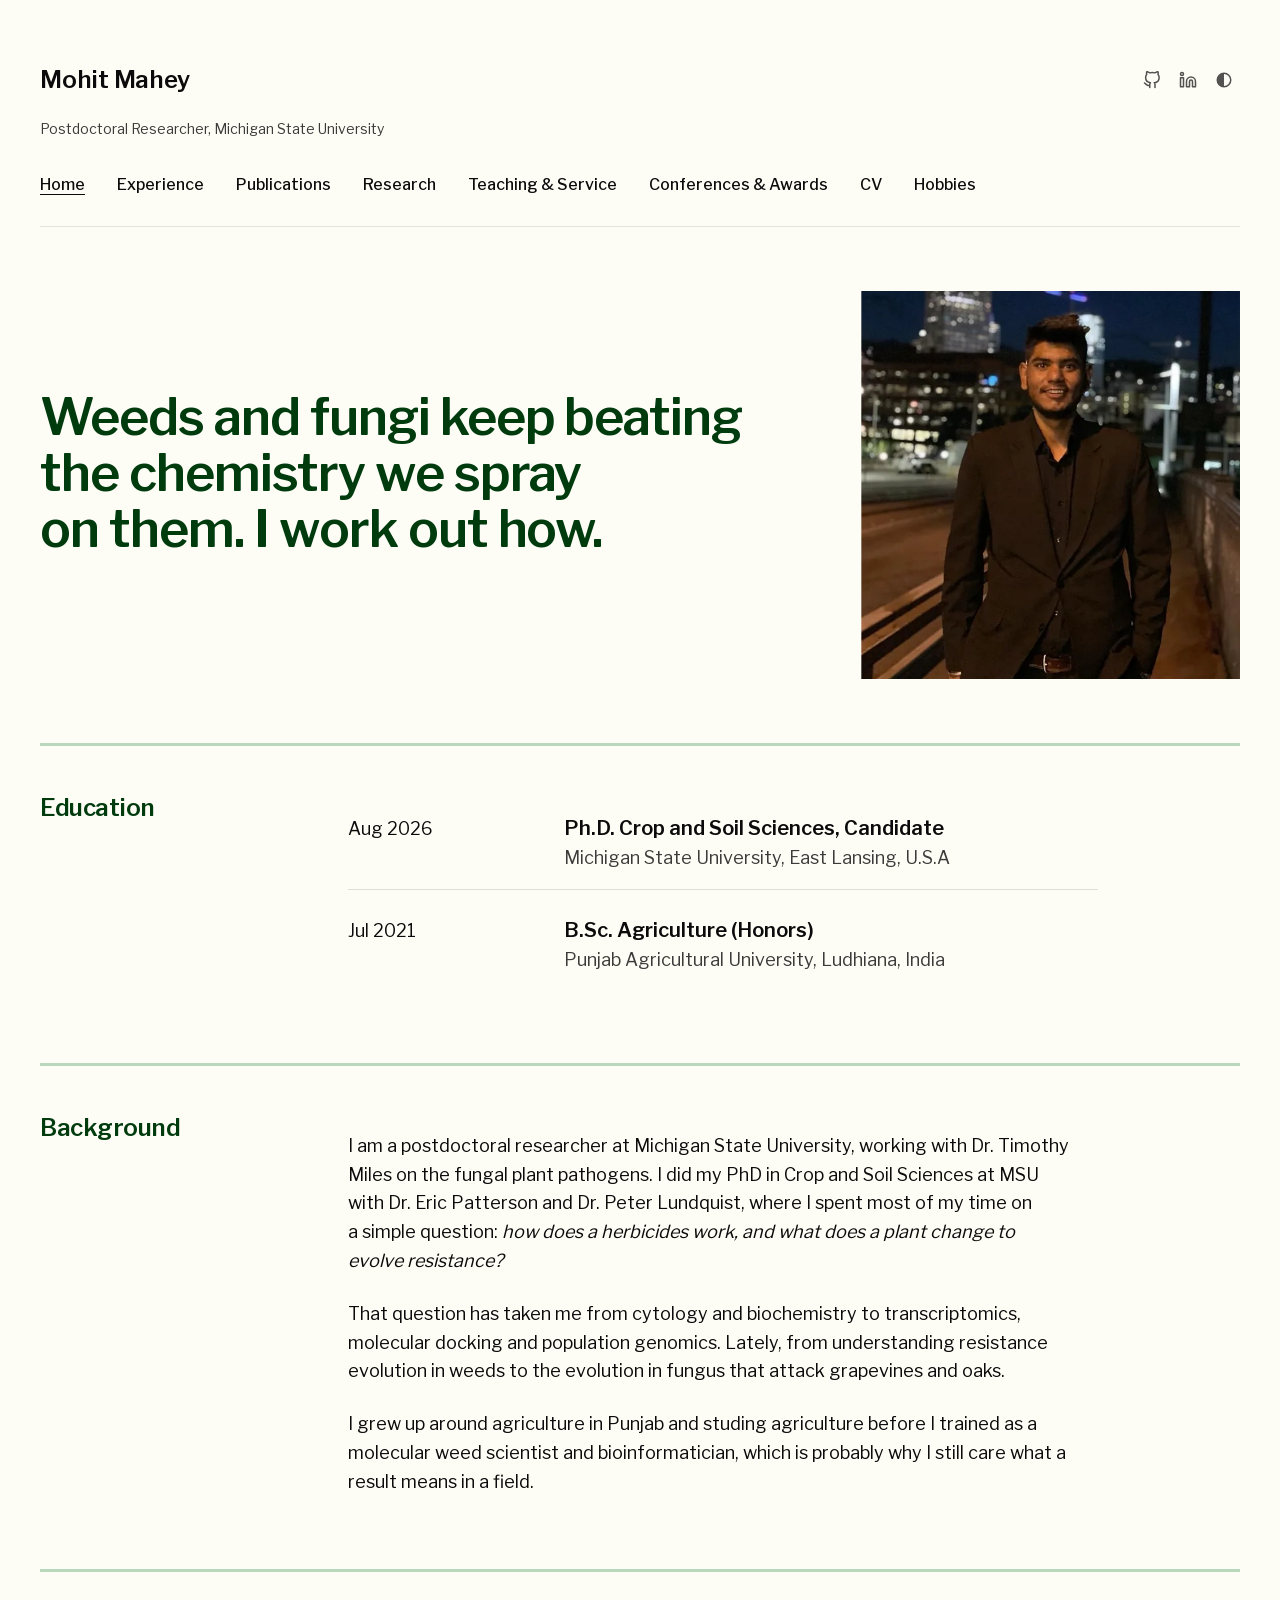
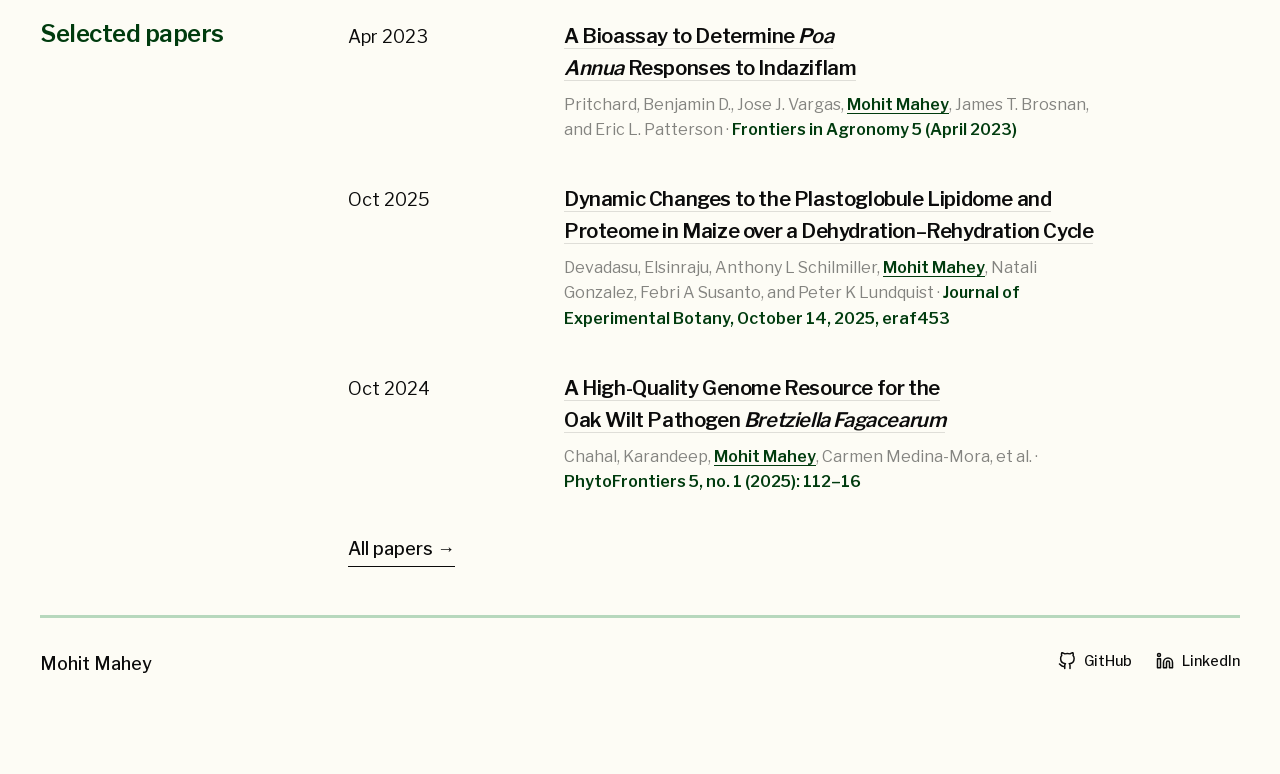
==== commit 04fe55fd: "Publish interactive static map" ====
--- a/index.html
+++ b/index.html
@@ -36,6 +36,9 @@
       document.documentElement.setAttribute('data-theme', 'light');
     }
   } catch (e) {}
+  // The Hobbies map hides its own contents only while a script is there to
+  // reveal them again. Harmless on every other page.
+  document.documentElement.classList.add('js');
 </script>
 <noscript><style>.theme-toggle { display: none; }</style></noscript>
 </head>
@@ -73,6 +76,7 @@
       <li><a href="/teaching.html">Teaching &amp; Service</a></li>
       <li><a href="/conferences.html">Conferences &amp; Awards</a></li>
       <li><a href="/cv.html">CV</a></li>
+      <li><a href="/hobbies.html">Hobbies</a></li>
       </ul>
     </nav>
   </header>
--- a/static/style.css
+++ b/static/style.css
@@ -847,6 +847,330 @@
 .print-only { display: none; }
 
 /* Print overrides */
+
+
+/* ═══ Hobbies page ══════════════════════════════════════════════════ */
+
+/* ── The atlas ──────────────────────────────────────────────────────
+   One landmass, no borders. Countries are separate paths in the
+   source data, so each one takes a stroke in its own fill colour;
+   without it the shared edges show as pale seams where the
+   antialiasing of two abutting polygons fails to meet. */
+
+.atlas {
+    /* Both opaque, deliberately. A translucent land colour looks identical
+       until two countries share a coastline: the overlapping edges double up
+       and draw exactly the borders this map is supposed to be free of. */
+    --map-bg: color-mix(in srgb, var(--header-color) 4%, var(--bg-color));
+    --land:   color-mix(in srgb, var(--header-color) 16%, var(--bg-color));
+    position: relative;
+    margin: 0 0 4rem;
+    border-radius: 4px;
+    background: var(--map-bg);
+}
+
+.atlas svg {
+    display: block;
+    width: 100%;
+    height: auto;
+}
+
+.atlas .land path {
+    fill: var(--land);
+    stroke: var(--land);
+    stroke-width: 0.6;
+}
+
+/* The route. One line threading nine anchors, bowed north like a flight
+   path, drawn leg by leg as the map arrives. */
+.atlas .route {
+    fill: none;
+    stroke: var(--accent-orange);
+    stroke-width: 1.1;
+    stroke-linecap: round;
+    opacity: 0.4;
+    stroke-dasharray: 1 1;
+    stroke-dashoffset: 1;
+}
+
+.atlas.is-in .route { stroke-dashoffset: 0; }
+
+@keyframes route-draw {
+    from { stroke-dashoffset: 1; }
+    to   { stroke-dashoffset: 0; }
+}
+
+/* The photograph. It appears beside the pin on hover, tap or focus, and it
+   is the payoff of the whole map: proof that somebody stood there. */
+.thumb-pos { pointer-events: none; }
+
+.thumb {
+    opacity: 0;
+    /* Translate only. A scale would need a transform-origin, and the origin of
+       a group is not somewhere you want to reason about at four in the
+       morning. */
+    transform: translateY(6px);
+    transition: opacity 0.28s var(--ease), transform 0.28s var(--ease);
+    filter: drop-shadow(0 6px 10px color-mix(in srgb, var(--text-color) 26%, transparent));
+}
+.thumb.is-on { opacity: 1; transform: translateY(0); }
+
+.thumb-frame {
+    fill: none;
+    stroke: var(--map-bg);
+    stroke-width: 3;
+}
+
+/* The name of a place that has no permanent label, shown while it is
+   hovered, tapped or focused. */
+.hovername {
+    font-family: var(--font-sans);
+    font-size: 11px;
+    font-weight: 600;
+    fill: var(--accent-orange);
+    paint-order: stroke;
+    stroke: var(--map-bg);
+    stroke-width: 3px;
+    stroke-linejoin: round;
+    pointer-events: none;
+}
+
+
+/* ── Pins ───────────────────────────────────────────────────────────
+   A teardrop with its point on the coordinate it marks. The named places
+   are drawn larger than the rest, so a region reads as busy without every
+   town shouting its name. */
+
+.pin-at { cursor: pointer; }
+.pin-at .hit { fill: transparent; }
+
+.drop {
+    fill: var(--accent-orange);
+    stroke: var(--map-bg);
+    stroke-width: 1;
+    /* The tip is the anchor, so growing on hover lifts the head and leaves
+       the point exactly where the place is. */
+    transform-box: fill-box;
+    transform-origin: 50% 100%;
+    /* --s is the resting size. It lives in one declaration so the hover state
+       can multiply it instead of replacing it. */
+    transform: scale(var(--s, 1));
+    transition: transform 0.22s var(--ease), fill 0.22s var(--ease),
+                opacity 0.22s var(--ease);
+}
+
+.pin-at:not(.is-named) .drop { opacity: 0.72; }
+.pin-at:not(.is-named):hover .drop,
+.pin-at:not(.is-named).is-on .drop { opacity: 1; }
+
+.pin-at .halo {
+    fill: none;
+    stroke: var(--accent-orange);
+    stroke-width: 1;
+    opacity: 0;
+}
+
+/* Leaders live in their own layer under the pins, so this cannot be
+   scoped to .pin-at. */
+.atlas .leader {
+    fill: none;
+    stroke: color-mix(in srgb, var(--text-color) 38%, transparent);
+    stroke-width: 0.7;
+}
+
+/* paint-order draws the stroke first, so each label keeps a halo of
+   map colour and stays legible where it crosses land. */
+.pin-at .lbl {
+    font-family: var(--font-sans);
+    font-size: 11px;
+    font-weight: 600;
+    letter-spacing: 0.005em;
+    fill: var(--text-color);
+    paint-order: stroke;
+    stroke: var(--map-bg);
+    stroke-width: 3px;
+    stroke-linejoin: round;
+    transition: fill 0.22s var(--ease);
+}
+
+.pin-at:hover .drop,
+.pin-at:focus-visible .drop,
+.pin-at.is-on .drop {
+    transform: scale(calc(var(--s, 1) * 1.35));
+    fill: color-mix(in srgb, var(--accent-orange) 82%, var(--text-color));
+}
+
+.pin-at:hover .lbl,
+.pin-at:focus-visible .lbl,
+.pin-at.is-on .lbl { fill: var(--accent-orange); }
+
+.pin-at:focus { outline: none; }
+.pin-at:focus-visible .hit {
+    fill: none;
+    stroke: var(--accent-orange);
+    stroke-width: 2;
+}
+
+
+/* ── The one authored moment ────────────────────────────────────────
+   The pins fall onto the map. The named places land first and slowly, one
+   at a time, so each label can be read as it arrives; the rest come in
+   behind them and fill the map. Each one leaves a ripple where its point
+   hits.
+
+   .js hides them only while a script is there to drop them again, so with
+   JavaScript blocked the map is complete and still. */
+
+.js .atlas .land { opacity: 0; }
+.js .atlas .pin  { opacity: 0; }
+
+.atlas.is-in .land {
+    opacity: 1;
+    transition: opacity 0.8s var(--ease);
+}
+
+.atlas.is-in .pin { animation: none; }
+
+@keyframes pin-fall {
+    0%   { transform: translateY(-58px); opacity: 0; }
+    24%  { opacity: 1; }
+    58%  { transform: translateY(0); }
+    72%  { transform: translateY(-5px); }
+    86%  { transform: translateY(0); }
+    93%  { transform: translateY(-1.5px); }
+    100% { transform: translateY(0); opacity: 1; }
+}
+
+/* Timed to the landing, not to the start of the fall. */
+.atlas.is-in .pin .halo {
+    animation: none;
+}
+
+@keyframes pin-ping {
+    from { r: 2;  opacity: 0.75; }
+    to   { r: 15; opacity: 0; }
+}
+
+/* Labels and leaders wait for their own pin to settle. */
+.js .atlas .lbl, .js .atlas .leader { opacity: 0; }
+.atlas.is-in .lbl {
+    opacity: 1;
+    transition: opacity 0.45s var(--ease) calc(var(--t) + 0.6s);
+}
+.atlas.is-in .leader {
+    opacity: 0.9;
+    transition: opacity 0.45s var(--ease) var(--t);
+}
+
+/* The site-wide reduced-motion rule collapses durations but leaves delays
+   alone, which would still deal the pins out over ten seconds. Zero them so
+   the finished map simply appears. */
+@media (prefers-reduced-motion: reduce) {
+    .atlas .pin, .atlas .lbl, .atlas .leader, .atlas .land, .atlas .route,
+    .atlas .pin .halo {
+        transition-delay: 0s !important;
+        animation-delay: 0s !important;
+    }
+}
+
+
+/* ── The shelf ──────────────────────────────────────────────────────
+   Covers are the content, so they carry the page. Each one is tilted
+   on its pedestal at rest and turns to face the reader on hover. */
+
+.section-content--wide { max-width: none; }
+
+.shelf {
+    display: grid;
+    grid-template-columns: repeat(auto-fill, minmax(180px, 1fr));
+    gap: 3.5rem 2.5rem;
+    padding-top: 0.5rem;
+    perspective: 1400px;
+}
+
+.book { display: block; }
+
+.book-cover {
+    position: relative;
+    aspect-ratio: 2 / 3;
+    border-radius: 2px 5px 5px 2px;
+    background: color-mix(in srgb, var(--text-color) 8%, var(--bg-color));
+    transform: rotateX(14deg) rotateY(-13deg);
+    transform-style: preserve-3d;
+    box-shadow: -10px 18px 26px color-mix(in srgb, var(--text-color) 16%, transparent);
+    transition: transform 0.55s var(--ease), box-shadow 0.55s var(--ease);
+}
+
+/* The page block along the fore edge. Drawn, not photographed, so it
+   matches whatever cover sits next to it. */
+.book-cover::after {
+    content: '';
+    position: absolute;
+    inset: 2px 0 2px auto;
+    left: -5px;
+    width: 5px;
+    border-radius: 2px 0 0 2px;
+    background: linear-gradient(to right,
+        color-mix(in srgb, var(--text-color) 22%, var(--bg-color)),
+        color-mix(in srgb, var(--text-color) 6%, var(--bg-color)));
+    transform: translateZ(-3px);
+}
+
+.book-cover img {
+    width: 100%;
+    height: 100%;
+    object-fit: cover;
+    display: block;
+    border-radius: 2px 5px 5px 2px;
+}
+
+.book:hover .book-cover,
+.book:focus-visible .book-cover {
+    transform: rotateX(0) rotateY(0) translateY(-8px) scale(1.03);
+    box-shadow: 0 22px 40px color-mix(in srgb, var(--text-color) 22%, transparent);
+}
+
+.book:focus-visible { outline: none; }
+.book:focus-visible .book-cover {
+    outline: 2px solid var(--accent-orange);
+    outline-offset: 6px;
+}
+
+.book-meta { margin-top: 1.75rem; }
+
+.book-title {
+    font-size: 1.05rem;
+    font-weight: 600;
+    line-height: 1.25;
+    margin: 0;
+    color: var(--header-color);
+    letter-spacing: -0.01em;
+}
+
+.book-author {
+    font-size: 0.9rem;
+    color: var(--text-muted);
+    margin: 0.15rem 0 0;
+}
+
+.book:hover .book-title { color: var(--accent-orange); }
+
+
+/* ── Narrow screens ─────────────────────────────────────────────────
+   The map keeps its dots and its readout, but drops the labels: at
+   phone width an 11px label is 4px, which is decoration rather than
+   information. Tapping a dot still names the place it marks. */
+
+@media (max-width: 767px) {
+    .atlas .lbl, .atlas .leader { display: none; }
+    /* The teardrops are drawn at world scale. On a phone the map is a third
+       of the width, so they grow back to something a thumb can find. */
+    .atlas { --s: 1.7; }
+    .shelf { grid-template-columns: repeat(auto-fill, minmax(130px, 1fr)); gap: 2.5rem 1.5rem; }
+    .book-meta { margin-top: 1.25rem; }
+}
+
+
 @media print {
     body { font-size: 11pt; }
     .site-header, .site-footer, .hero-image, nav, .skip-link, .print-hint { display: none !important; }
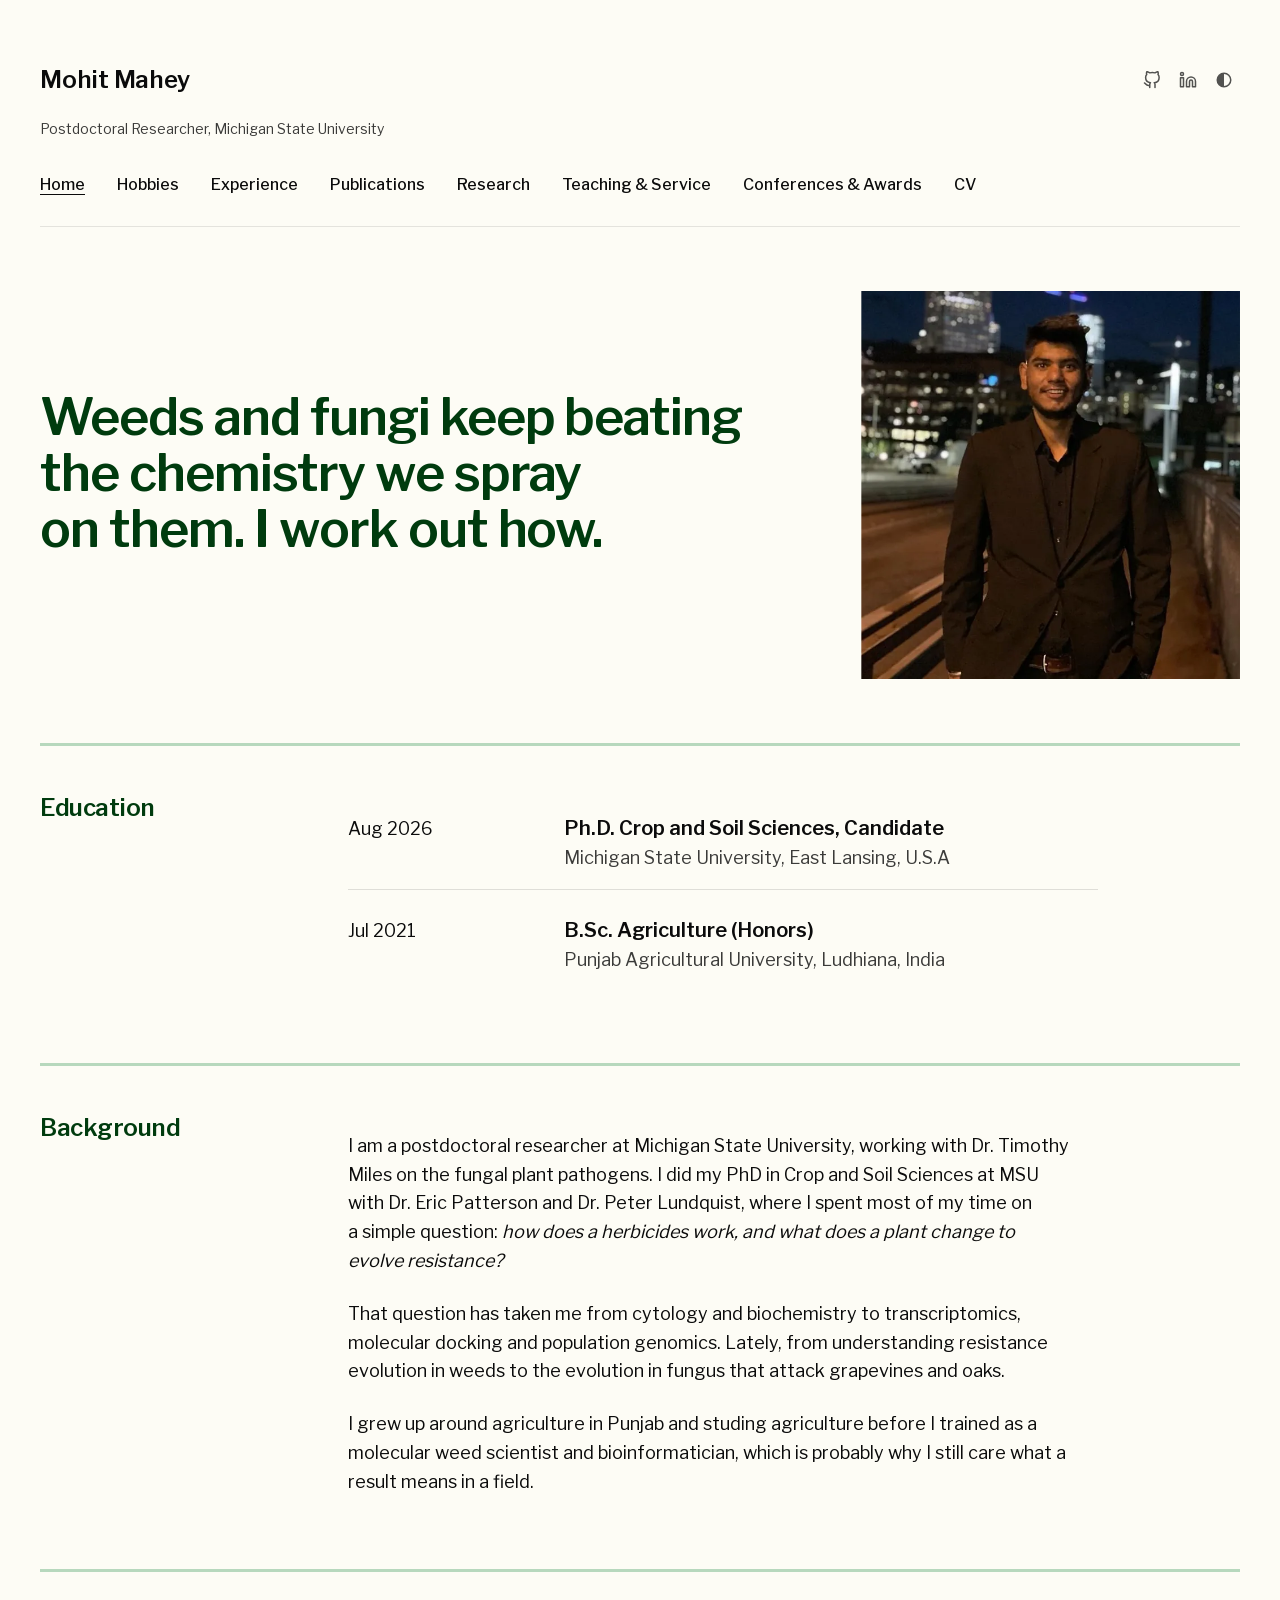
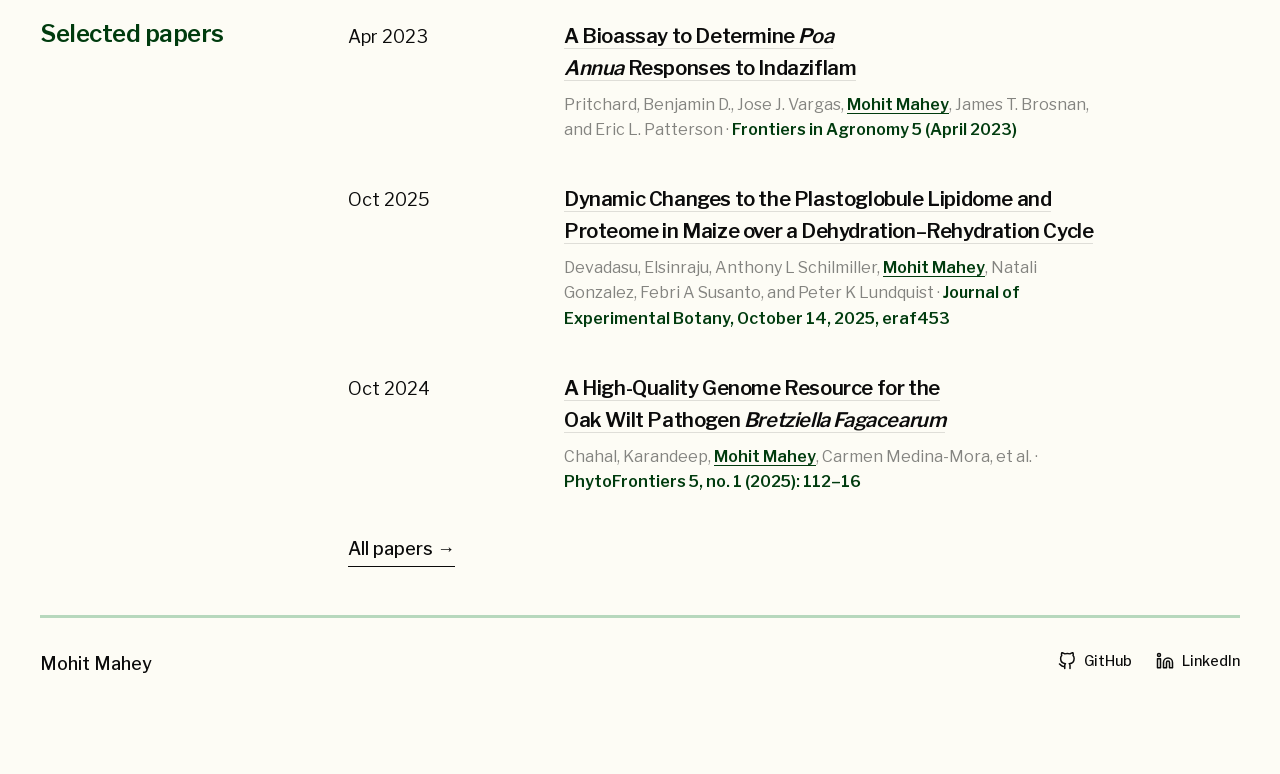
==== commit 040e1822: "Update site for publication" ====
--- a/index.html
+++ b/index.html
@@ -70,13 +70,13 @@
     <nav aria-label="Main">
       <ul>
       <li><a href="/" aria-current="page">Home</a></li>
+      <li><a href="/hobbies.html">Hobbies</a></li>
       <li><a href="/experience.html">Experience</a></li>
       <li><a href="/publications.html">Publications</a></li>
       <li><a href="/research.html">Research</a></li>
       <li><a href="/teaching.html">Teaching &amp; Service</a></li>
       <li><a href="/conferences.html">Conferences &amp; Awards</a></li>
       <li><a href="/cv.html">CV</a></li>
-      <li><a href="/hobbies.html">Hobbies</a></li>
       </ul>
     </nav>
   </header>
--- a/static/style.css
+++ b/static/style.css
@@ -893,7 +893,7 @@
     stroke-dashoffset: 1;
 }
 
-.atlas.is-in .route { stroke-dashoffset: 0; }
+.atlas.is-in .route { animation: route-draw 0.9s var(--ease) var(--t) both; }
 
 @keyframes route-draw {
     from { stroke-dashoffset: 1; }
@@ -1029,7 +1029,7 @@
     transition: opacity 0.8s var(--ease);
 }
 
-.atlas.is-in .pin { animation: none; }
+.atlas.is-in .pin { animation: pin-fall 0.9s var(--ease) var(--t) both; }
 
 @keyframes pin-fall {
     0%   { transform: translateY(-58px); opacity: 0; }
@@ -1043,7 +1043,7 @@
 
 /* Timed to the landing, not to the start of the fall. */
 .atlas.is-in .pin .halo {
-    animation: none;
+    animation: pin-ping 0.75s var(--ease) calc(var(--t) + 0.52s) both;
 }
 
 @keyframes pin-ping {
@@ -1082,10 +1082,12 @@
 
 .shelf {
     display: grid;
-    grid-template-columns: repeat(auto-fill, minmax(180px, 1fr));
-    gap: 3.5rem 2.5rem;
+    grid-template-columns: repeat(4, 1fr);
+    gap: 1rem 0.5rem;
     padding-top: 0.5rem;
     perspective: 1400px;
+    margin-right: -2rem;
+    margin-left: -1rem;
 }
 
 .book { display: block; }
@@ -1136,24 +1138,33 @@
     outline-offset: 6px;
 }
 
-.book-meta { margin-top: 1.75rem; }
+.book-meta {
+    position: absolute;
+    width: 1px;
+    height: 1px;
+    padding: 0;
+    margin: -1px;
+    overflow: hidden;
+    clip: rect(0, 0, 0, 0);
+    white-space: nowrap;
+    border: 0;
+}
 
 .book-title {
-    font-size: 1.05rem;
+    font-size: 0.6rem;
     font-weight: 600;
-    line-height: 1.25;
+    line-height: 1.2;
     margin: 0;
     color: var(--header-color);
     letter-spacing: -0.01em;
 }
 
 .book-author {
-    font-size: 0.9rem;
+    font-size: 0.5rem;
     color: var(--text-muted);
     margin: 0.15rem 0 0;
 }
 
-.book:hover .book-title { color: var(--accent-orange); }
 
 
 /* ── Narrow screens ─────────────────────────────────────────────────
@@ -1166,8 +1177,30 @@
     /* The teardrops are drawn at world scale. On a phone the map is a third
        of the width, so they grow back to something a thumb can find. */
     .atlas { --s: 1.7; }
-    .shelf { grid-template-columns: repeat(auto-fill, minmax(130px, 1fr)); gap: 2.5rem 1.5rem; }
+    .shelf { grid-template-columns: repeat(2, 1fr); gap: 1.5rem 1rem; }
     .book-meta { margin-top: 1.25rem; }
+}
+
+/* 3D Hover Physics for Books (Progressive Enhancement) */
+@media (hover: hover) and (pointer: fine) {
+    .shelf {
+        perspective: 2000px;
+    }
+    .book {
+        transition: filter 0.4s ease;
+        will-change: filter;
+    }
+    .shelf:has(.book-cover:hover) .book:not(:has(.book-cover:hover)) {
+        filter: blur(4px) brightness(0.8);
+    }
+    .book-cover {
+        transition: transform 0.1s ease-out, box-shadow 0.1s ease-out;
+        transform-style: preserve-3d;
+        will-change: transform, box-shadow;
+    }
+    .book:hover .book-cover {
+        z-index: 10;
+    }
 }
 
 
